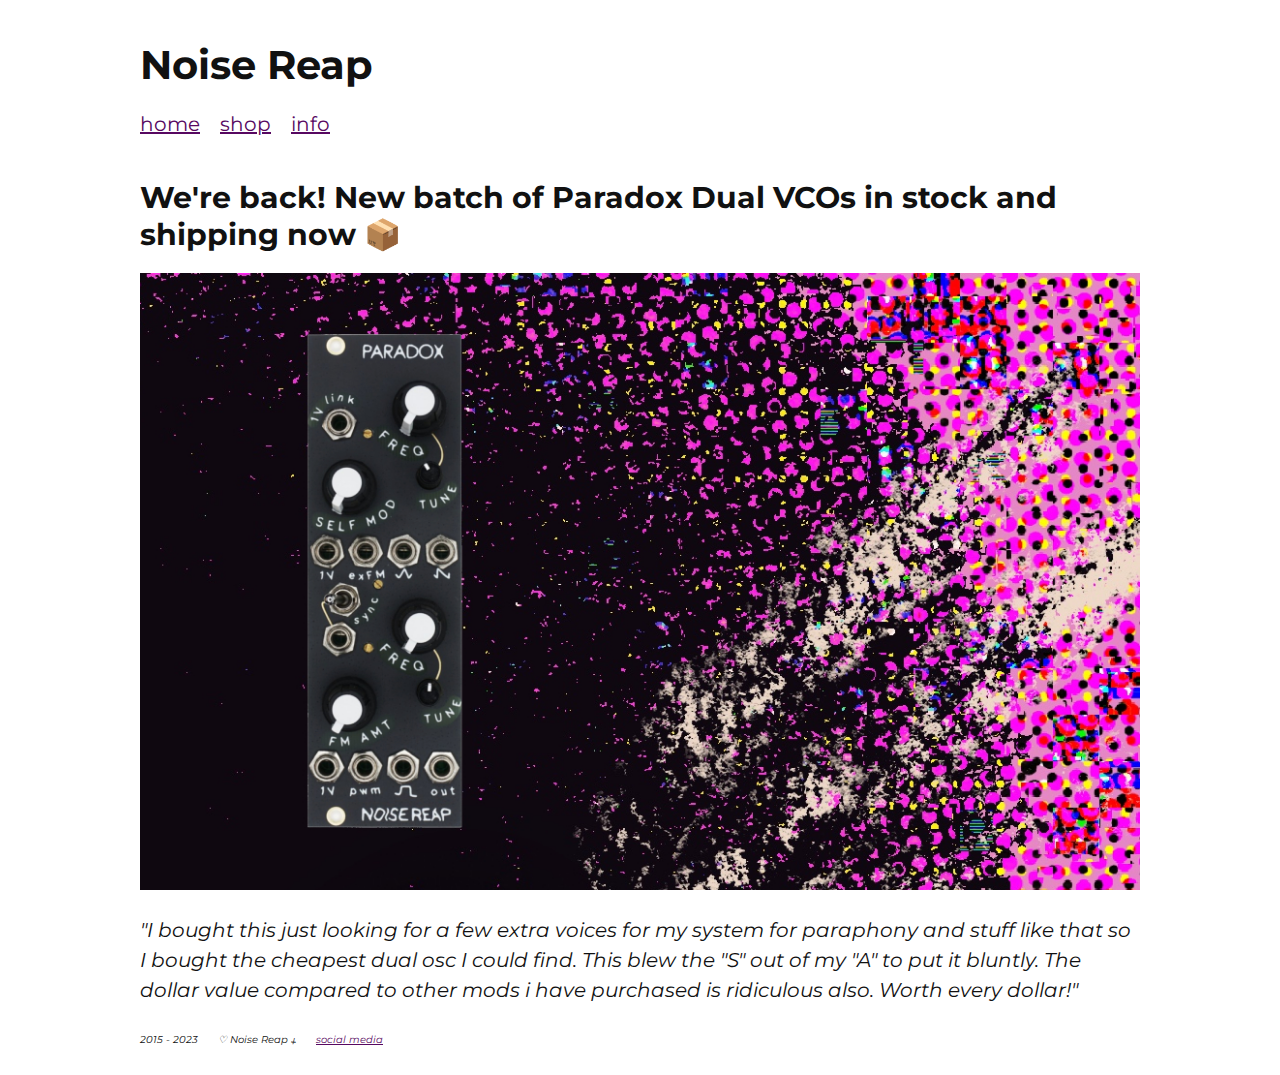
==== website/index.html @ 1eb9c4bc "transfer local computers" ====
<!DOCTYPE html>
<html lang="en">

<head>
	<meta charset="UTF-8" />
	<meta http-equiv="X-UA-Compatible" content="IE=edge" />
	<meta name="viewport" content="width=device-width, initial-scale=1.0" />
	<link rel="stylesheet" type="text/css" href="styles.css" />
	<title>Noise Reap</title>
</head>

<body>
	<header>
		<h1 class="title">Noise Reap</h1>
		<nav>
			<ul>
				<li><a href="./index.html">home</a></li>
				<li><a href="./shop.html">shop</a></li>
				<li><a href="./info.html">info</a></li>
			</ul>
		</nav>
	</header>
	<main class="landing">
		<h2>We're back! New batch of Paradox Dual VCOs in stock and shipping now 📦</h2>
		<div class="landing-img">
			<a href="./shop.html"><img src="./images/paradox-landing.jpg"
					alt="Paradox Dual VCO Eurorack module on a trippy artistic background">
			</a>
		</div>
		<p><i>"I bought this just looking for a few extra voices for my system for paraphony and stuff like that
				so I bought the cheapest dual osc I could find. This blew the "S" out of my "A" to put it bluntly. The dollar
				value compared to other mods i have purchased is ridiculous also. Worth every dollar!"</i></p>
	</main>
	<footer>
		<p>2015 - 2023</p>
		<p>♡ Noise Reap 𐕣</p>
		<p><a href="https://www.instagram.com/noisereap/">social media</a></p>
	</footer>
</body>

</html>
---- website/styles.css ----
@import url('https://fonts.googleapis.com/css2?family=Montserrat:ital,wght@0,400;0,700;1,400;1,700&display=swap');

:root {
  font-size: 1.25rem;
}

* {
  margin: 0;
  padding: 0;
}

body {
  font-family: 'Montserrat', sans-serif;
  max-width: 50rem;
  margin-inline: auto;
  padding-inline: 1rem;
  padding-bottom: 1rem;
  color: #111111;
}

a {
  color: #570861;
}

a:hover,
a:focus {
  color: #240429;
}

ul, ol {
  padding-left: 2rem;
}

p, ul, ol {
  margin-bottom: 1rem;
}

p, li {
  line-height: 1.5rem;
}

img {
  width: 100%;
}

h2 {
  margin-bottom: 1rem;
}

h3 {
  margin-bottom: 0.75rem;
}

/*===========================*/
/*=== Navigation ============*/
/*===========================*/
header {
  margin-block: 2rem;
}

header h1 {
  margin-bottom: 1rem;
}

nav ul {
  width: max-content;
  display: flex;
  justify-content: space-between;
  padding-left: 0;
  list-style-type: none;
}

nav ul li {
  padding-right: 1rem;
}

nav ul li:last-child {
  padding-right: 0;
}

@media (max-width: 600px) {
  header h1 {
    text-align: center;
  }

  nav ul {
    width: 100%;
    justify-content: space-around;
  }
}

/*===========================*/
/*=== footer ================*/
/*===========================*/
footer {
  display: flex;
}

footer p {
  font-size: x-small;
  font-style: italic;
  margin-bottom: 0;
  margin-right: 1rem;
}

footer p:last-child {
  margin-right: 0;
}

@media (max-width: 650px) {
  footer {
    justify-content: space-around;
  }
}

/*===========================*/
/*=== index.html ============*/
/*===========================*/
.landing-img {
  margin-bottom: 1rem;
}

/*===========================*/
/*=== shop.html =============*/
/*===========================*/
.product-listing {
  display: flex;
  margin-bottom: 2rem;
}

.product-listing h2 {
  margin-top: 0;
}

.product-listing-left {
}

.product-listing-right {
  margin-left: 4rem;
}

.product-listing-img {
  width: unset;
  max-height: 650px;
}

@media (max-width: 600px) {
  .product-listing {
    flex-direction: column;
  }

  .product-listing-left {
  display: flex;
  justify-content: center;
  }
  .product-listing-right {
    margin-left: 0;
  }

  .product-listing-right h2 {
    margin-top: 2rem;
  }
}

/*===========================*/
/*=== info.html =============*/
/*===========================*/

.email {
  max-width: 250px;
  margin-bottom: 1.5rem;
}
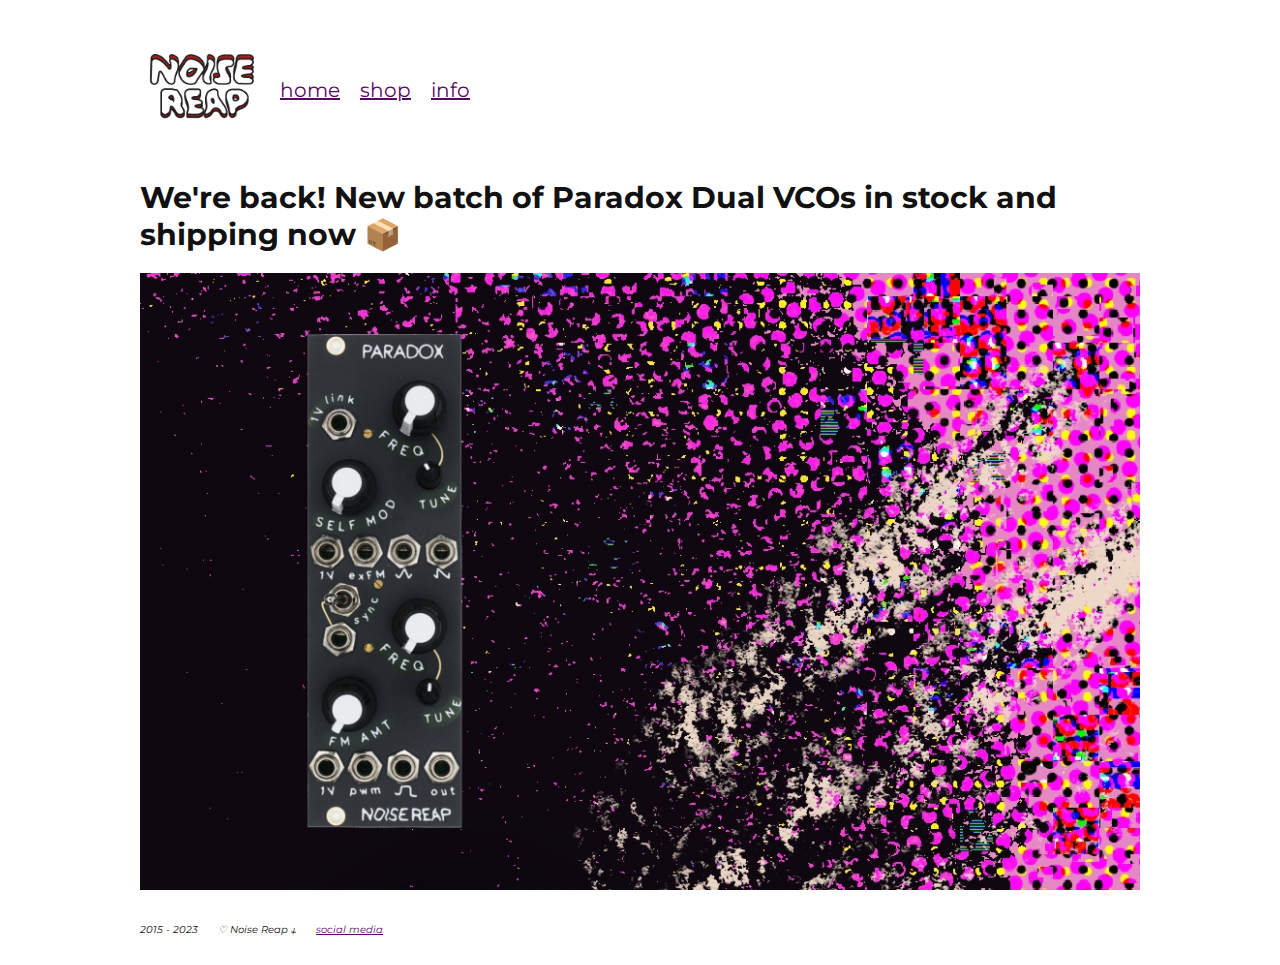
==== commit 305af1db: "reboot store" ====
--- a/website/index.html
+++ b/website/index.html
@@ -11,9 +11,10 @@
 
 <body>
 	<header>
-		<h1 class="title">Noise Reap</h1>
+		<!-- <h1 class="title">Noise Reap</h1> -->
 		<nav>
 			<ul>
+				<li><img class="logo" src="./images/noise_reap_logo_alt.png" alt="noise reap text as a logo"></li>
 				<li><a href="./index.html">home</a></li>
 				<li><a href="./shop.html">shop</a></li>
 				<li><a href="./info.html">info</a></li>
@@ -27,9 +28,9 @@
 					alt="Paradox Dual VCO Eurorack module on a trippy artistic background">
 			</a>
 		</div>
-		<p><i>"I bought this just looking for a few extra voices for my system for paraphony and stuff like that
+		<!-- <p><i>"I bought this just looking for a few extra voices for my system for paraphony and stuff like that
 				so I bought the cheapest dual osc I could find. This blew the "S" out of my "A" to put it bluntly. The dollar
-				value compared to other mods i have purchased is ridiculous also. Worth every dollar!"</i></p>
+				value compared to other mods i have purchased is ridiculous also. Worth every dollar!"</i></p> -->
 	</main>
 	<footer>
 		<p>2015 - 2023</p>
--- a/website/styles.css
+++ b/website/styles.css
@@ -54,6 +54,10 @@
 /*===========================*/
 /*=== Navigation ============*/
 /*===========================*/
+.logo {
+  max-width: 120px;
+}
+
 header {
   margin-block: 2rem;
 }
@@ -66,6 +70,7 @@
   width: max-content;
   display: flex;
   justify-content: space-between;
+  align-items: center;
   padding-left: 0;
   list-style-type: none;
 }
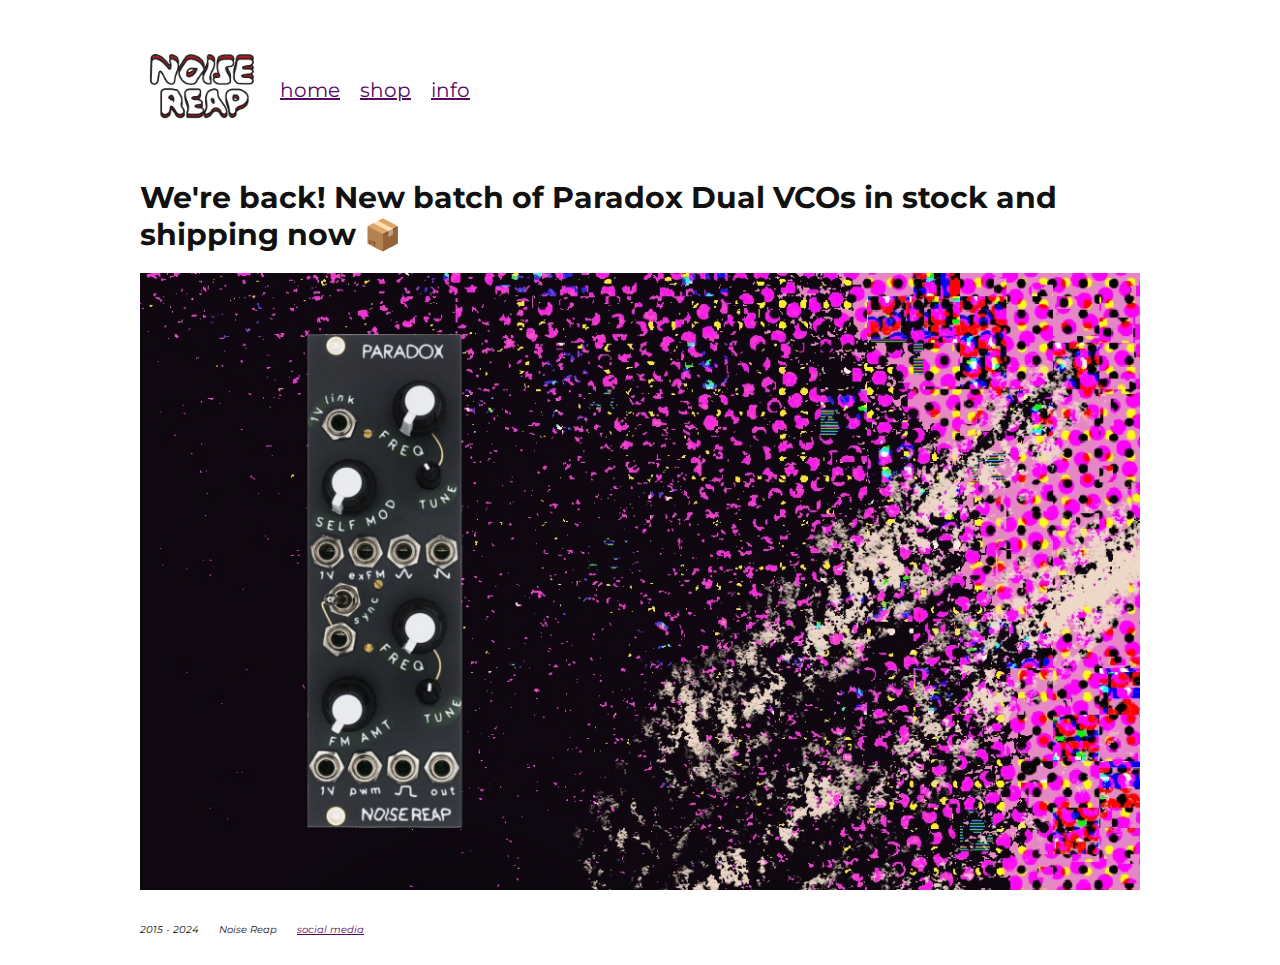
==== commit e87a1ac0: "update footer" ====
--- a/website/index.html
+++ b/website/index.html
@@ -33,8 +33,8 @@
 				value compared to other mods i have purchased is ridiculous also. Worth every dollar!"</i></p> -->
 	</main>
 	<footer>
-		<p>2015 - 2023</p>
-		<p>♡ Noise Reap 𐕣</p>
+		<p>2015 - 2024</p>
+		<p>Noise Reap</p>
 		<p><a href="https://www.instagram.com/noisereap/">social media</a></p>
 	</footer>
 </body>
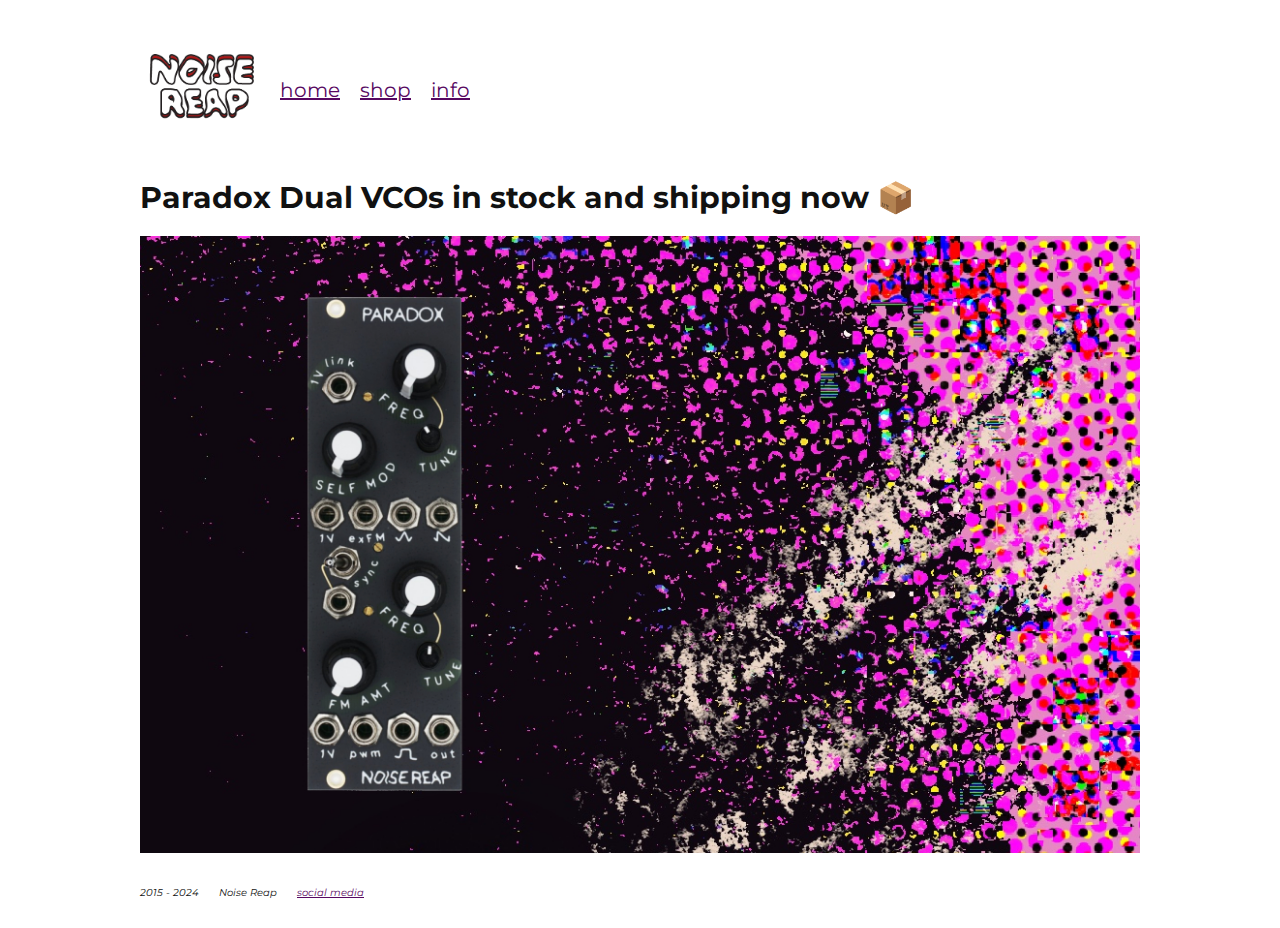
==== commit 8891b687: "update landing text" ====
--- a/website/index.html
+++ b/website/index.html
@@ -22,7 +22,7 @@
 		</nav>
 	</header>
 	<main class="landing">
-		<h2>We're back! New batch of Paradox Dual VCOs in stock and shipping now 📦</h2>
+		<h2>Paradox Dual VCOs in stock and shipping now 📦</h2>
 		<div class="landing-img">
 			<a href="./shop.html"><img src="./images/paradox-landing.jpg"
 					alt="Paradox Dual VCO Eurorack module on a trippy artistic background">
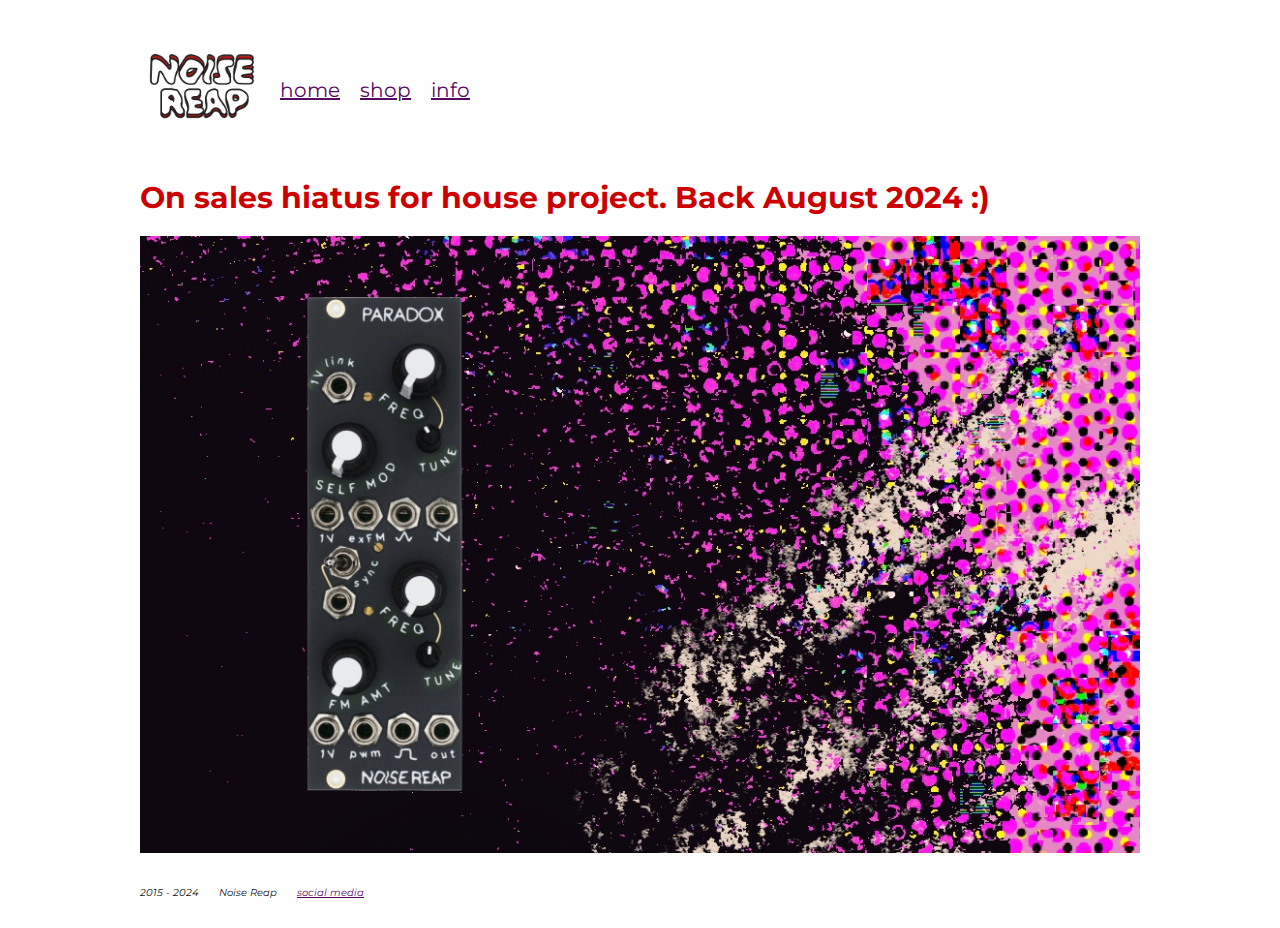
==== commit c031adc4: "hiatus" ====
--- a/website/index.html
+++ b/website/index.html
@@ -22,7 +22,8 @@
 		</nav>
 	</header>
 	<main class="landing">
-		<h2>Paradox Dual VCOs in stock and shipping now 📦</h2>
+		<!-- <h2>Paradox Dual VCOs in stock and shipping now 📦</h2> -->
+		<h2 style="color: #cc0000">On sales hiatus for house project. Back August 2024 :)</h2>
 		<div class="landing-img">
 			<a href="./shop.html"><img src="./images/paradox-landing.jpg"
 					alt="Paradox Dual VCO Eurorack module on a trippy artistic background">
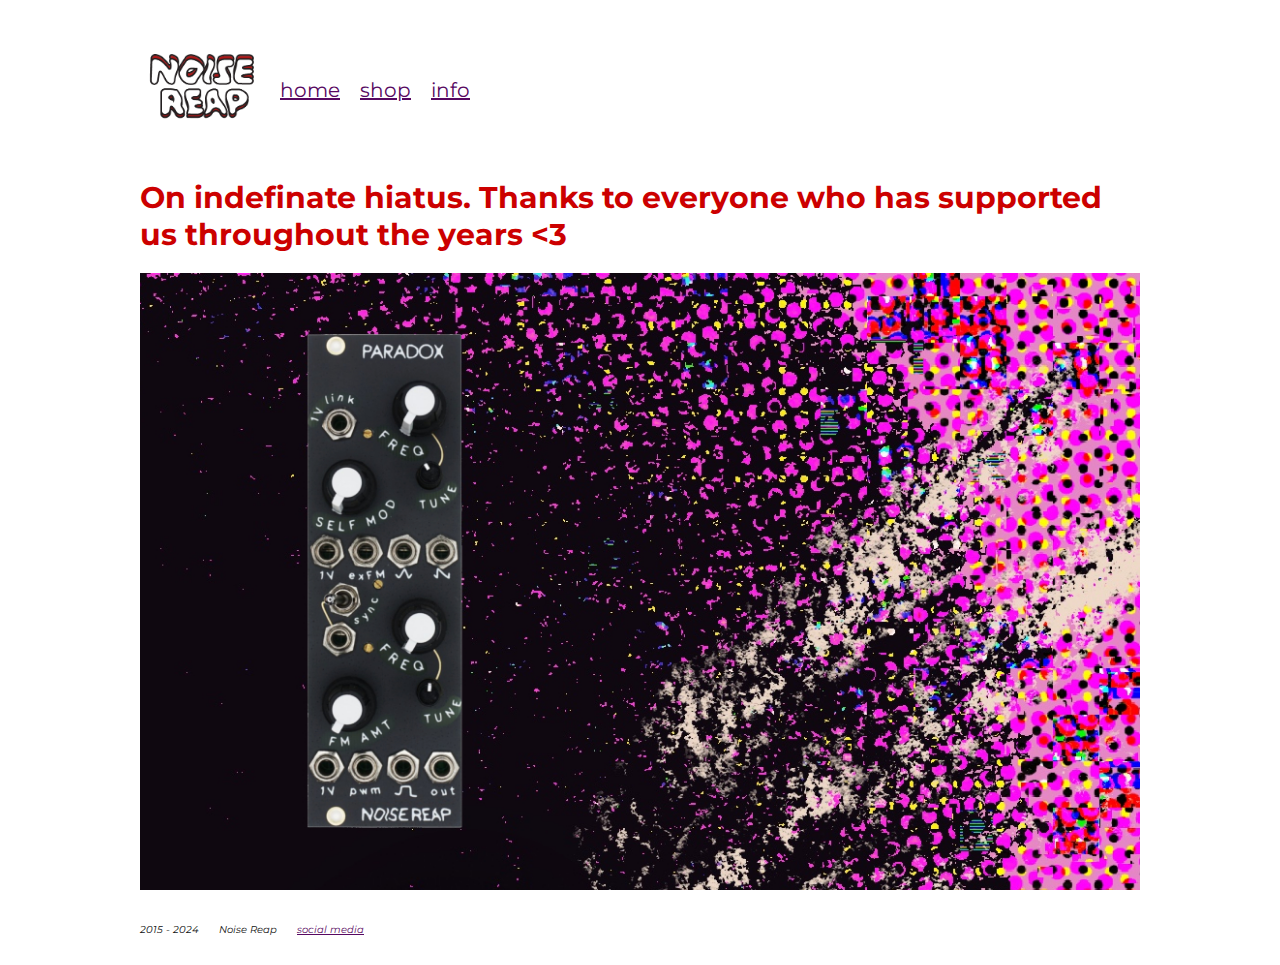
==== commit dba69606: "landing update" ====
--- a/website/index.html
+++ b/website/index.html
@@ -23,7 +23,7 @@
 	</header>
 	<main class="landing">
 		<!-- <h2>Paradox Dual VCOs in stock and shipping now 📦</h2> -->
-		<h2 style="color: #cc0000">On sales hiatus for house project. Back August 2024 :)</h2>
+		<h2 style="color: #cc0000">On indefinate hiatus. Thanks to everyone who has supported us throughout the years <3</h2>
 		<div class="landing-img">
 			<a href="./shop.html"><img src="./images/paradox-landing.jpg"
 					alt="Paradox Dual VCO Eurorack module on a trippy artistic background">
